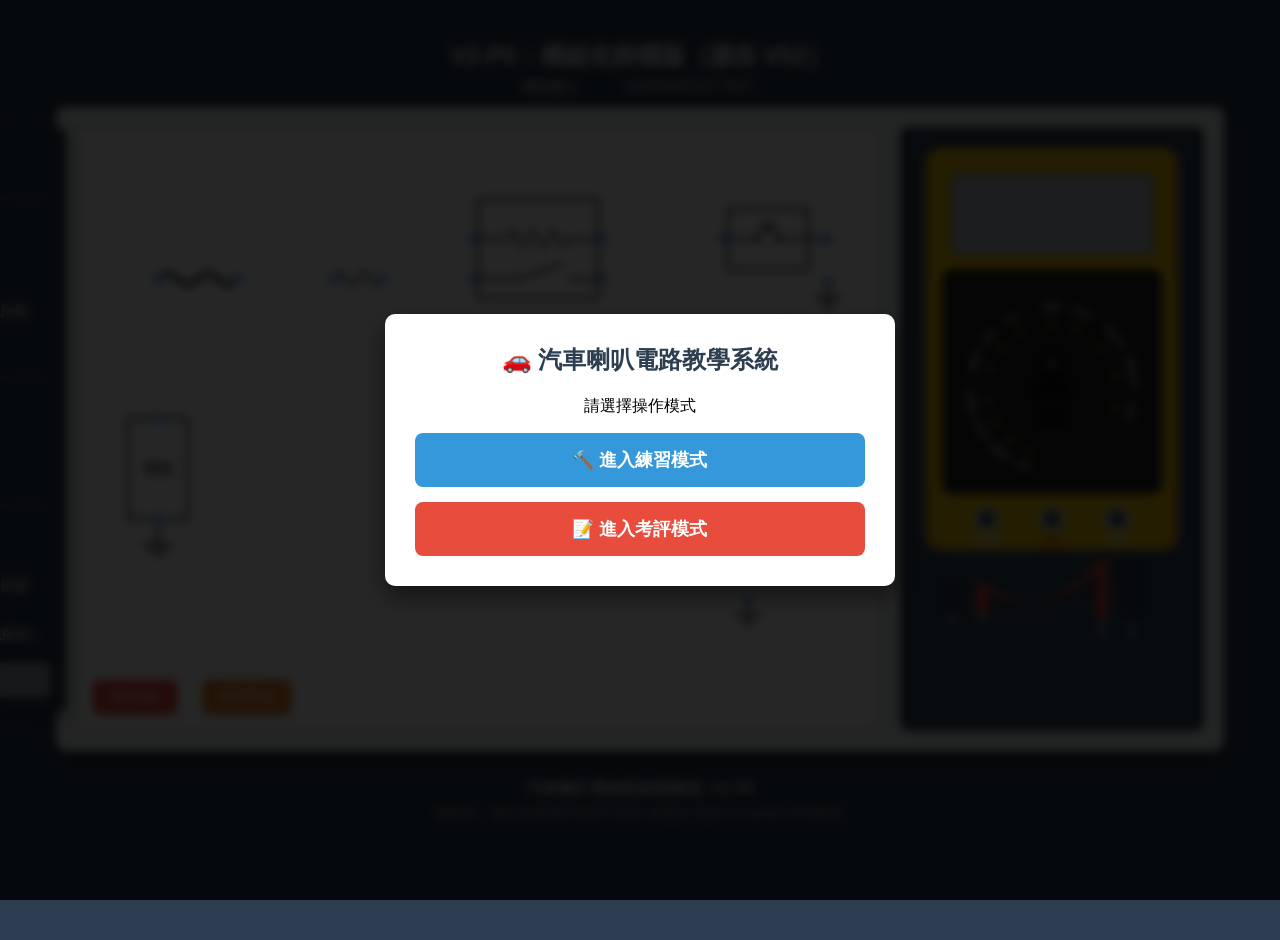
==== index.html @ 4df11cfc "V2.1 喇叭單元：模組化拆檔＋17題題庫＋配線斷線＋搭鐵自配＋單線刪除" ====
<!DOCTYPE html>
<html lang="zh-TW">
<head>
    <meta charset="UTF-8">
    <meta name="viewport" content="width=device-width, initial-scale=1">
    <title>汽車喇叭電路配線模擬器_V1版</title>
    <link rel="stylesheet" href="css/style.css">
</head>
<body>

    <div id="loginModal" class="modal-overlay">
        <div class="modal-box">
            <h2>🚗 汽車喇叭電路教學系統</h2>
            <div id="stepSelectMode">
                <p>請選擇操作模式</p>
                <div class="mode-selection-btns">
                    <button class="btn-mode btn-practice" onclick="choosePracticeMode()">🔨 進入練習模式</button>
                    <button class="btn-mode btn-exam" onclick="chooseExamMode()">📝 進入考評模式</button>
                </div>
            </div>
            <div id="stepLogin" class="hidden">
                <p>請輸入考生資料</p>
                <form id="loginForm">
                    <div class="form-group"><label>班級</label><input type="text" id="inputClass" required></div>
                    <div class="form-group"><label>姓名</label><input type="text" id="inputName" required></div>
                    <div class="form-group"><label>座號</label><input type="number" id="inputSeat" required></div>
                    <div class="form-group">
                        <label>試卷別</label>
                        <select id="inputPaper">
                            <option value="A">A 卷</option>
                            <option value="B">B 卷</option>
                            <option value="C">C 卷</option>
                            <option value="D">D 卷</option>
                            <option value="E">E 卷</option>
                        </select>
                    </div>
                    <button type="submit" class="btn-primary">開始考評</button>
                    <button type="button" class="btn-back" onclick="backToModeSelect()">返回上一頁</button>
                </form>
            </div>
        </div>
    </div>

    <div id="quizModal" class="modal-overlay hidden">
        <div class="modal-box">
            <h2>📝 提交診斷報告</h2>
            <p>請根據檢測結果，選擇電路的故障原因：</p>
            <div class="radio-group">
                <div class="radio-item"><label><input type="radio" name="diagnosis" value="normal"> 電路功能正常</label></div>
                <div class="radio-item"><label><input type="radio" name="diagnosis" value="fuse_link_open"> 易熔絲斷路</label></div>
                <div class="radio-item"><label><input type="radio" name="diagnosis" value="fuse_open"> 保險絲斷路</label></div>
                <div class="radio-item"><label><input type="radio" name="diagnosis" value="relay_coil_open"> 繼電器線圈斷路 (85-86)</label></div>
                <div class="radio-item"><label><input type="radio" name="diagnosis" value="relay_switch_fail"> 繼電器開關接點故障 (30-87)</label></div>
                <div class="radio-item"><label><input type="radio" name="diagnosis" value="btn_open"> 按鈕開關內部斷路</label></div>
                <div class="radio-item"><label><input type="radio" name="diagnosis" value="horn1_open"> 上喇叭內部線圈斷路</label></div>
                <div class="radio-item"><label><input type="radio" name="diagnosis" value="horn2_open"> 下喇叭內部線圈斷路</label></div>
            </div>
            <button id="confirmSubmitBtn" class="btn-primary">確認送出</button>
            <button id="cancelSubmitBtn" style="margin-top:10px; background:#95a5a6; border:none; padding:8px; width:100%; border-radius:5px; cursor:pointer; color:white;">取消</button>
        </div>
    </div>

    <div id="resultModal" class="modal-overlay hidden">
        <div class="modal-box">
            <h2 id="resultTitle">診斷結果</h2>
            <p id="resultText"></p>
            <div id="resultDetails" style="text-align:left; background:#ecf0f1; padding:10px; border-radius:5px; margin-bottom:20px;"></div>
            <div class="result-actions">
                <button onclick="uploadToGoogle()" class="btn-upload">☁️ 上傳成績</button>
                <button onclick="downloadCSV()" class="btn-download">💾 下載 CSV</button>
                <button onclick="location.reload()" class="btn-restart">🔄 重新開始</button>
            </div>
        </div>
    </div>

    <h2>V2-P0：模組化拆檔版（源自 V52）</h2>
    <div class="status-bar">
        <span id="modeDisplay" class="mode-indicator">等待登入</span>
        <span id="studentDisplay"></span>
        <span id="statusMsg">請連接線路進行測試。</span>
    </div>

    <div class="main-layout">
        <div class="circuit-area">
            <svg id="circuitSvg" width="800" height="500" viewBox="0 0 800 500">
                <g id="wire-layer"></g>
                <defs>
                    <g id="std-ground"><line x1="0" y1="0" x2="0" y2="20" stroke="black" stroke-width="2"/><line x1="-15" y1="20" x2="15" y2="20" style="stroke:#000;stroke-width:2;stroke-linecap:round;"/><line x1="-10" y1="25" x2="10" y2="25" style="stroke:#000;stroke-width:2;stroke-linecap:round;"/><line x1="-5" y1="30" x2="5" y2="30" style="stroke:#000;stroke-width:2;stroke-linecap:round;"/></g>
                    <g id="wifi-icon-template"><path class="wifi-arc arc1" d="M 0 -12 Q 16 0 0 12" stroke-width="4"/><path class="wifi-arc arc2" d="M 10 -24 Q 36 0 10 24" stroke-width="4"/><path class="wifi-arc arc3" d="M 20 -36 Q 56 0 20 36" stroke-width="4"/></g>
                </defs>
                <g id="battery" transform="translate(50, 290)"><rect width="60" height="100" class="component-body"/><text x="30" y="50" class="text-label" dominant-baseline="middle" text-anchor="middle" dy="1">電瓶</text><circle cx="30" cy="0" r="4" class="conn-point" data-id="bat_pos"/><circle cx="30" cy="100" r="4" class="conn-point" data-id="bat_neg"/><use href="#std-ground" x="30" y="105"/></g>
                
                <g id="fusible_link" transform="translate(80, 140)"><path id="path_fusible_link" d="M0,10 Q10,0 20,10 T40,10 T60,10 T80,10" class="fusible-link-wire"/><circle cx="0" cy="10" r="4" class="conn-point" data-id="fuse_link_in"/><circle cx="80" cy="10" r="4" class="conn-point" data-id="fuse_link_out"/></g>
                <g id="fuse" transform="translate(255, 140)"><path id="path_fuse" d="M0,10 Q6.25,0 12.5,10 T25,10 T37.5,10 T50,10" class="component-internal"/><circle cx="0" cy="10" r="4" class="conn-point" data-id="fuse_in"/><circle cx="50" cy="10" r="4" class="conn-point" data-id="fuse_out"/></g>
                
                <g id="relay" transform="translate(400, 70)">
                    <rect width="120" height="100" class="component-body"/>
                    <line id="path_relay_coil_1" x1="-5" y1="40" x2="30" y2="40" class="relay-coil-path"/><path id="path_relay_coil_2" d="M30,40 Q35,25 40,40 Q45,55 50,40 Q55,25 60,40 Q65,55 70,40 Q75,25 80,40 Q85,55 90,40" class="relay-coil-path" fill="none"/><line id="path_relay_coil_3" x1="90" y1="40" x2="125" y2="40" class="relay-coil-path"/>
                    <line id="path_relay_sw_1" x1="-5" y1="80" x2="40" y2="80" class="relay-switch-path"/><line id="path_relay_sw_2" x1="90" y1="80" x2="125" y2="80" class="relay-switch-path"/><line x1="40" y1="80" x2="85" y2="65" class="relay-switch-blade"/><circle cx="40" cy="80" r="2" fill="black"/>
                    <circle cx="-5" cy="40" r="4" class="conn-point" data-id="relay_86"/><circle cx="125" cy="40" r="4" class="conn-point" data-id="relay_85"/><circle cx="-5" cy="80" r="4" class="conn-point" data-id="relay_30"/><circle cx="125" cy="80" r="4" class="conn-point" data-id="relay_87"/>
                </g>
                <g id="button" transform="translate(650, 80)">
                    <rect width="80" height="60" class="component-body" pointer-events="none"/><line x1="-5" y1="30" x2="30" y2="30" class="component-internal" pointer-events="none"/><line x1="50" y1="30" x2="85" y2="30" class="component-internal" pointer-events="none"/><g class="btn-plunger"><line x1="30" y1="20" x2="50" y2="20" stroke="black" stroke-width="3" pointer-events="none"/><line x1="40" y1="20" x2="40" y2="10" stroke="black" stroke-width="2" pointer-events="none"/></g>
                    <circle cx="30" cy="30" r="3" fill="black" pointer-events="none"/><circle cx="50" cy="30" r="3" fill="black" pointer-events="none"/><circle cx="-5" cy="30" r="4" class="conn-point" data-id="btn_in"/><circle cx="100" cy="30" r="4" class="conn-point" data-id="btn_out"/>
                    <line x1="85" y1="30" x2="100" y2="30" stroke="black" stroke-width="2" pointer-events="none"/><circle cx="100" cy="74" r="4" class="conn-point" data-id="btn_chassis"/><line x1="100" y1="78" x2="100" y2="88" stroke="black" stroke-width="2" pointer-events="none"/><line x1="88" y1="88" x2="112" y2="88" stroke="black" stroke-width="2" stroke-linecap="round" pointer-events="none"/><line x1="93" y1="93" x2="107" y2="93" stroke="black" stroke-width="2" stroke-linecap="round" pointer-events="none"/><line x1="97" y1="98" x2="103" y2="98" stroke="black" stroke-width="2" stroke-linecap="round" pointer-events="none"/><rect id="btn-hitbox" x="20" y="10" width="40" height="40" fill="transparent" />
                </g>
                <g id="horn1" transform="translate(650, 190)">
                    <path d="M20,20 L60,0 L60,80 L20,60 L0,60 L0,20 Z" class="component-body"/><path d="M60,20 Q80,40 60,60" fill="none" stroke="black" stroke-width="2"/><circle cx="0" cy="40" r="4" class="conn-point" data-id="horn1_in"/>
                    <line x1="20" y1="60" x2="20" y2="86" stroke="black" stroke-width="2" /><circle cx="20" cy="90" r="4" class="conn-point" data-id="horn1_gnd"/><circle cx="20" cy="112" r="4" class="conn-point" data-id="horn1_chassis"/><line x1="20" y1="116" x2="20" y2="126" stroke="black" stroke-width="2"/><line x1="8" y1="126" x2="32" y2="126" stroke="black" stroke-width="2" stroke-linecap="round"/><line x1="13" y1="131" x2="27" y2="131" stroke="black" stroke-width="2" stroke-linecap="round"/><line x1="17" y1="136" x2="23" y2="136" stroke="black" stroke-width="2" stroke-linecap="round"/><g class="wifi-signal" transform="translate(70, 40)"><use href="#wifi-icon-template"/></g>
                </g>
                <g id="horn2" transform="translate(650, 360)">
                    <path d="M20,20 L60,0 L60,80 L20,60 L0,60 L0,20 Z" class="component-body"/><path d="M60,20 Q80,40 60,60" fill="none" stroke="black" stroke-width="2"/><circle cx="0" cy="40" r="4" class="conn-point" data-id="horn2_in"/>
                    <line x1="20" y1="60" x2="20" y2="86" stroke="black" stroke-width="2" /><circle cx="20" cy="90" r="4" class="conn-point" data-id="horn2_gnd"/><circle cx="20" cy="112" r="4" class="conn-point" data-id="horn2_chassis"/><line x1="20" y1="116" x2="20" y2="126" stroke="black" stroke-width="2"/><line x1="8" y1="126" x2="32" y2="126" stroke="black" stroke-width="2" stroke-linecap="round"/><line x1="13" y1="131" x2="27" y2="131" stroke="black" stroke-width="2" stroke-linecap="round"/><line x1="17" y1="136" x2="23" y2="136" stroke="black" stroke-width="2" stroke-linecap="round"/><g class="wifi-signal" transform="translate(70, 40)"><use href="#wifi-icon-template"/></g>
                </g>
            </svg>
            <button id="clearBtn" class="clear-btn">清除連線</button>
            <button id="deleteWireBtn" class="del-btn" onclick="toggleDeleteMode()">刪除單線</button>
            <div class="controls-container">
                <button id="faultBtn" class="action-btn btn-fault hidden">故障設定</button>
                <button id="toExamBtn" class="action-btn btn-switch hidden" onclick="switchModeToExam()">切換至考評模式</button>
                <button id="submitAnswerBtn" class="action-btn btn-submit hidden">繳交診斷報告</button>
                <button id="toPracticeBtn" class="action-btn btn-switch hidden" onclick="switchModeToPractice()">切換至練習模式</button>
                <button id="setupGuideBtn" class="action-btn btn-guide hidden" onclick="openSetupGuide()">☁️ 雲端設定教學</button>
            </div>
        </div>

        <div class="meter-area">
            <svg id="meterSvg" width="300" height="600" viewBox="0 0 300 600">
                <defs>
                    <g id="plug-red"><rect x="-6" y="-15" width="12" height="30" rx="3" fill="#e74c3c" stroke="#c0392b" stroke-width="1"/><circle cx="0" cy="18" r="3" fill="#bdc3c7"/></g>
                    <g id="plug-black"><rect x="-6" y="-15" width="12" height="30" rx="3" fill="#2c3e50" stroke="#000" stroke-width="1"/><circle cx="0" cy="18" r="3" fill="#bdc3c7"/></g>
                    <g id="probe-handle-red"><rect x="-5" y="-40" width="10" height="60" rx="2" fill="#e74c3c" stroke="#c0392b"/><rect x="-2" y="20" width="4" height="20" fill="#95a5a6"/></g>
                    <g id="probe-handle-black"><rect x="-5" y="-40" width="10" height="60" rx="2" fill="#2c3e50" stroke="#000"/><rect x="-2" y="20" width="4" height="20" fill="#95a5a6"/></g>
                </defs>
                <g id="multimeter" transform="translate(25, 20)">
                    <rect x="0" y="0" width="250" height="400" class="meter-body"/>
                    <rect x="15" y="120" width="220" height="225" rx="10" class="meter-face-plate"/>
                    <rect x="25" y="25" width="200" height="80" rx="5" class="meter-screen"/>
                    <text id="meter-display" x="210" y="85" text-anchor="end" font-size="40" class="meter-text" fill="#2c3e50"></text>
                    <g id="meter-scales" transform="translate(125, 240)"></g>
                    <g id="meter-knob" transform="translate(125, 240)">
                        <path d="M -12 -35 L 12 -35 L 15 35 L -15 35 Z" rx="10" class="meter-knob-body" /><circle cx="0" cy="0" r="18" class="meter-knob-body"/><circle cx="0" cy="-25" r="3" class="meter-knob-indicator"/><line x1="-5" y1="10" x2="5" y2="10" class="meter-knob-grip"/><line x1="-8" y1="15" x2="8" y2="15" class="meter-knob-grip"/><line x1="-10" y1="20" x2="10" y2="20" class="meter-knob-grip"/>
                    </g>
                    <g id="jack-com" transform="translate(60, 370)"><circle cx="0" cy="0" r="12" class="meter-jack"/><circle cx="0" cy="0" r="8" class="meter-jack-inner"/><text x="0" y="25" text-anchor="middle" font-size="12" font-weight="bold" fill="#ecf0f1">COM</text></g>
                    <g id="jack-volts" transform="translate(125, 370)"><circle cx="0" cy="0" r="12" class="meter-jack"/><circle cx="0" cy="0" r="8" class="meter-jack-inner"/><text x="0" y="25" text-anchor="middle" font-size="12" font-weight="bold" fill="#d35400">V/Ω</text></g>
                    <g id="jack-amps" transform="translate(190, 370)"><circle cx="0" cy="0" r="12" class="meter-jack"/><circle cx="0" cy="0" r="8" class="meter-jack-inner"/><text x="0" y="25" text-anchor="middle" font-size="12" font-weight="bold" fill="#ecf0f1">20A</text></g>
                </g>
                <path id="wire-red" d="M 0 0" stroke="#e74c3c" stroke-width="4" fill="none" />
                <path id="wire-black" d="M 0 0" stroke="#2c3e50" stroke-width="4" fill="none" />
                <g id="plug-red-obj" transform="translate(80, 470)" class="probe-plug"><use href="#plug-red"/></g>
                <g id="plug-black-obj" transform="translate(50, 470)" class="probe-plug"><use href="#plug-black"/></g>
                <g id="tip-red-obj" transform="translate(200, 470)" class="probe-tip"><use href="#probe-handle-red"/></g>
                <g id="tip-black-obj" transform="translate(230, 470)" class="probe-tip"><use href="#probe-handle-black"/></g>
            </svg>
        </div>
        
        <div id="faultPanel">
            <h3>🔩 故障設定 (練習模式)</h3>
            <div class="fgroup"><h4>電源段</h4>
            <label class="fpick"><input type="radio" name="faultpick" value="normal" checked onchange="setFault()">電路正常</label>
            <label class="fpick"><input type="radio" name="faultpick" value="fuse_link_open" onchange="setFault()">易熔絲斷路</label>
            <label class="fpick"><input type="radio" name="faultpick" value="fuse_open" onchange="setFault()">保險絲斷路</label>
            <label class="fpick"><input type="radio" name="faultpick" value="wireA_open" onchange="setFault()">線束A斷（電瓶→保險絲段配線）</label>
            </div>
            <div class="fgroup"><h4>控制段</h4>
            <label class="fpick"><input type="radio" name="faultpick" value="relay_coil_open" onchange="setFault()">繼電器線圈斷路</label>
            <label class="fpick"><input type="radio" name="faultpick" value="relay_switch_fail" onchange="setFault()">繼電器接點故障</label>
            <label class="fpick"><input type="radio" name="faultpick" value="btn_open" onchange="setFault()">按鈕開關斷路</label>
            </div>
            <div class="fgroup"><h4>負載段</h4>
            <label class="fpick"><input type="radio" name="faultpick" value="horn1_open" onchange="setFault()">上喇叭斷路</label>
            <label class="fpick"><input type="radio" name="faultpick" value="horn2_open" onchange="setFault()">下喇叭斷路</label>
            <label class="fpick"><input type="radio" name="faultpick" value="wireB_open" onchange="setFault()">線束B斷（繼電器→按鈕段配線）</label>
            <label class="fpick"><input type="radio" name="faultpick" value="wireC_open" onchange="setFault()">線束C斷（下喇叭→搭鐵配線）</label>
            </div>
            <button id="faultClearBtn" onclick="clearFault()">清除故障</button>
        </div>
    </div>

    <div class="footer">
        <div class="version">汽車喇叭電路配線模擬器_V2 P0</div>
        <div>開發者：國立臺東專科學校汽車科 林慶泓 老師 & Gemini 共同創作</div>
    </div>

    <script src="shared/js/config.js"></script>
    <script src="units/horn/exam_bank.js"></script>
    <script src="shared/js/app.js"></script>
</body>
</html>
---- css/style.css ----
/* V2-P0: extracted from V52 single-file, no visual changes */

/* V2.1 線束斷點視覺＋分組 radio 故障面板 */
.break-gap { fill: #ffffff; stroke: #c0392b; stroke-width: 1; stroke-dasharray: 2,2; }
.break-stub { stroke: #b87333; stroke-width: 3; stroke-linecap: round; }
.break-x { font-size: 12px; fill: #c0392b; font-weight: bold; }
.break-x-sm { font-size: 10px; }
.break-x-badge { font-size: 11px; }
#faultPanel .fgroup { margin-top: 10px; }
#faultPanel .fgroup h4 { margin: 8px 0 4px; font-size: 14px; color: #f1c40f; border-bottom: 1px solid #566573; padding-bottom: 2px; }
#faultPanel .fpick { display: block; font-size: 14px; padding: 6px 4px; margin: 0; cursor: pointer; border-radius: 4px; }
#faultPanel .fpick:hover { background: #34495e; }
#faultPanel .fpick input { margin-right: 6px; width: 16px; height: 16px; vertical-align: middle; }
#faultClearBtn { width: 100%; margin-top: 12px; padding: 8px; border: none; border-radius: 5px; background: #95a5a6; color: #fff; font-family: "Microsoft JhengHei"; font-size: 14px; cursor: pointer; }
#faultClearBtn:hover { background: #7f8c8d; }

        body { 
            font-family: "Microsoft JhengHei", sans-serif; 
            background-color: #2c3e50; 
            margin: 0; padding: 20px; 
            display: flex; flex-direction: column; align-items: center; 
            min-height: 100vh; /* 改為 min-height 確保內容多時能延伸 */
            user-select: none;
        }
        h2 { color: #ecf0f1; margin-bottom: 5px; }
        .status-bar { color: #bdc3c7; font-size: 14px; margin-bottom: 10px; height: 20px; display: flex; gap: 20px;}
        .student-info { color: #f1c40f; font-weight: bold; }
        .mode-indicator { font-weight: bold; padding: 2px 8px; border-radius: 4px; }
        .mode-practice { background: #3498db; color: white; }
        .mode-exam { background: #e74c3c; color: white; }
        
        .main-layout { display: flex; gap: 20px; background-color: #ecf0f1; padding: 20px; border-radius: 10px; box-shadow: 0 10px 20px rgba(0,0,0,0.3); position: relative; }
        .circuit-area { position: relative; background-color: white; border: 2px solid #bdc3c7; border-radius: 8px; }
        .meter-area { position: relative; width: 300px; height: 600px; background-color: #34495e; border-radius: 8px; border: 2px solid #2c3e50; }
        svg { overflow: visible; }
        
        /* Footer V52 新增樣式 */
        .footer {
            margin-top: 25px;
            text-align: center;
            color: #95a5a6;
            font-size: 14px;
            line-height: 1.6;
            width: 100%;
            padding-bottom: 20px;
        }
        .footer .version {
            font-weight: bold;
            color: #bdc3c7;
            font-size: 16px;
        }

        /* Modal Styles */
        .modal-overlay { position: fixed; top: 0; left: 0; width: 100%; height: 100%; background: rgba(0, 0, 0, 0.85); display: flex; justify-content: center; align-items: center; z-index: 1000; backdrop-filter: blur(5px); }
        .modal-box { background: white; padding: 30px; border-radius: 10px; width: 450px; text-align: center; box-shadow: 0 10px 25px rgba(0,0,0,0.5); }
        .modal-box h2 { color: #2c3e50; margin-top: 0; margin-bottom: 20px; }
        
        .mode-selection-btns { display: flex; flex-direction: column; gap: 15px; }
        .btn-mode { padding: 15px; font-size: 18px; border-radius: 8px; border: none; cursor: pointer; font-weight: bold; color: white; transition: transform 0.1s; }
        .btn-mode:active { transform: scale(0.98); }
        .btn-practice { background-color: #3498db; }
        .btn-practice:hover { background-color: #2980b9; }
        .btn-exam { background-color: #e74c3c; }
        .btn-exam:hover { background-color: #c0392b; }

        .form-group { margin-bottom: 15px; text-align: left; }
        .form-group label { display: block; margin-bottom: 5px; font-weight: bold; color: #34495e; }
        .form-group input, .form-group select { width: 100%; padding: 10px; border: 1px solid #bdc3c7; border-radius: 5px; font-size: 16px; box-sizing: border-box; }
        .btn-primary { background-color: #27ae60; color: white; border: none; padding: 12px 24px; font-size: 16px; border-radius: 5px; cursor: pointer; width: 100%; transition: background 0.2s; }
        .btn-primary:hover { background-color: #219150; }
        .btn-back { background: transparent; border: none; color: #7f8c8d; cursor: pointer; margin-top: 10px; text-decoration: underline; }

        .radio-group { text-align: left; margin: 20px 0; max-height: 300px; overflow-y: auto; }
        .radio-item { margin-bottom: 10px; padding: 10px; border: 1px solid #ecf0f1; border-radius: 5px; cursor: pointer; transition: background 0.2s; }
        .radio-item:hover { background-color: #f7f9f9; }
        .radio-item label { cursor: pointer; width: 100%; display: block; }
        .result-success { color: #27ae60; font-size: 24px; font-weight: bold; }
        .result-fail { color: #c0392b; font-size: 24px; font-weight: bold; }
        
        .controls-container { position: absolute; bottom: 15px; right: 15px; display: flex; gap: 10px; z-index: 100; }
        .action-btn { padding: 10px 16px; color: white; border: none; border-radius: 5px; font-family: "Microsoft JhengHei"; font-size: 14px; cursor: pointer; box-shadow: 0 2px 5px rgba(0,0,0,0.2); transition: background-color 0.2s; }
        .btn-fault { background-color: #3498db; } .btn-fault:hover { background-color: #2980b9; }
        .btn-submit { background-color: #27ae60; } .btn-submit:hover { background-color: #219150; }
        .btn-switch { background-color: #8e44ad; } .btn-switch:hover { background-color: #732d91; }
        .btn-guide { background-color: #e67e22; } .btn-guide:hover { background-color: #d35400; }
        
        .clear-btn { position: absolute; bottom: 15px; left: 15px; padding: 8px 16px; background-color: #e74c3c; color: white; border: none; border-radius: 5px; cursor: pointer; box-shadow: 0 2px 5px rgba(0,0,0,0.2); z-index: 100; }
        .del-btn { position: absolute; bottom: 15px; left: 125px; padding: 8px 16px; background-color: #e67e22; color: white; border: none; border-radius: 5px; cursor: pointer; box-shadow: 0 2px 5px rgba(0,0,0,0.2); z-index: 100; font-family: "Microsoft JhengHei"; font-size: 14px; }
        .del-btn:hover { background-color: #d35400; }
        .del-btn.active-del { background-color: #c0392b; }
        #circuitSvg.delete-mode .wire { cursor: pointer; }
        #circuitSvg.delete-mode .wire:hover { stroke: #e74c3c; stroke-width: 5; }
        #circuitSvg.delete-mode .conn-point { cursor: not-allowed; }
        
        /* 故障面板 (左側) */
        #faultPanel { position: absolute; top: 20px; left: -250px; width: 230px; background: #2c3e50; color: white; padding: 15px; border-radius: 8px; box-shadow: 0 5px 15px rgba(0, 0, 0, 0.4); transition: left 0.3s; z-index: 200; max-height: 80vh; overflow-y: auto; }
        #faultPanel.visible { left: 20px; }
        #faultPanel h3 { margin-top: 0; font-size: 16px; color: #f1c40f; }
        #faultPanel label { display: block; margin-top: 10px; font-size: 14px; }
        #faultPanel select { width: 100%; padding: 5px; margin-top: 3px; border-radius: 4px; }
        
        .result-actions { display: flex; gap: 10px; margin-top: 20px; }
        .btn-upload { background-color: #8e44ad; color: white; flex: 1; border: none; padding: 10px; border-radius: 5px; cursor: pointer; }
        .btn-download { background-color: #2c3e50; color: white; flex: 1; border: none; padding: 10px; border-radius: 5px; cursor: pointer; }
        .btn-restart { background-color: #95a5a6; color: white; flex: 1; border: none; padding: 10px; border-radius: 5px; cursor: pointer; }

        .hidden { display: none !important; }

        /* SVG & Meter Styles */
        .component-body { fill: #fff; stroke: #000; stroke-width: 2; }
        .component-internal { fill: none; stroke: #000; stroke-width: 2; pointer-events: none; transition: stroke 0.3s; }
        .fusible-link-wire { fill: none; stroke: #000; stroke-width: 4; pointer-events: none; transition: stroke 0.3s; }
        .relay-coil-path { fill: none; stroke: #000; stroke-width: 2; transition: stroke 0.2s; }
        .relay-switch-path { fill: none; stroke: #000; stroke-width: 2; transition: stroke 0.2s; }
        .relay-switch-blade { stroke: #000; stroke-width: 2; transition: all 0.1s; transform-origin: 40px 80px; }
        .relay-active .relay-coil-path { stroke: #007bff; stroke-width: 3; }
        .relay-active .relay-switch-blade { transform: rotate(15deg); stroke: #28a745; }
        @keyframes flow { to { stroke-dashoffset: -20; } }
        .wire { fill: none; stroke: #d32f2f; stroke-width: 3; stroke-linecap: round; stroke-linejoin: round; pointer-events: stroke; transition: stroke 0.3s; }
        .wire.flowing { stroke: #ff5722; stroke-dasharray: 10, 5; animation: flow 0.5s linear infinite; stroke-width: 4; }
        .component-internal.flowing, .fusible-link-wire.flowing, .relay-switch-path.flowing, .relay-coil-path.flowing { stroke: #ff5722; stroke-width: 3; stroke-dasharray: 8, 4; animation: flow 0.5s linear infinite; }
        .relay-coil-path.flowing { stroke: #ff5722; stroke-dasharray: none; animation: none; }
        .wire-preview { fill: none; stroke: #ff9800; stroke-width: 2; stroke-dasharray: 5,5; pointer-events: none; }
        .wifi-signal { display: none; } .honking .wifi-signal { display: block; }
        .wifi-arc { fill: none; stroke: #ff9800; stroke-width: 3; stroke-linecap: round; opacity: 0.2; }
        .honking .wifi-arc { animation: wifi-blink 0.6s infinite ease-in-out; }
        .honking .arc1 { animation-delay: 0s; } .honking .arc2 { animation-delay: 0.15s; } .honking .arc3 { animation-delay: 0.3s; }
        @keyframes wifi-blink { 0% {opacity:0.2; stroke-width:3;} 50% {opacity:1; stroke-width:4; stroke:#ff5722;} 100% {opacity:0.2; stroke-width:3;} }
        .conn-point { fill: #fff; stroke: #007bff; stroke-width: 2; cursor: pointer; transition: all 0.1s; }
        .conn-point:hover { fill: #007bff; r: 7; }
        .conn-point.active { fill: #28a745; stroke: #28a745; r: 7; }
        .conn-point.probing { fill: #e74c3c !important; stroke: #c0392b !important; r: 8; }
        .btn-pressed .btn-plunger { transform: translateY(5px); transition: transform 0.1s; }
        #btn-hitbox { cursor: pointer; }
        .meter-body { fill: #f1c40f; stroke: #f39c12; stroke-width: 3; rx: 15; } .meter-face-plate { fill: #222; } .meter-screen { fill: #bdc3c7; stroke: #7f8c8d; stroke-width: 2; } .meter-text { font-family: 'Courier New', monospace; font-weight: bold; fill: #2c3e50; } .scale-tick { fill: #f1c40f; } .scale-label { font-size: 10px; fill: #ecf0f1; text-anchor: middle; font-weight: bold; cursor: pointer; transition: fill 0.2s; } .scale-label:hover { fill: #f39c12; } .scale-group { cursor: pointer; } .meter-knob-body { fill: #111; stroke: #333; stroke-width: 1; } .meter-knob-indicator { fill: #ecf0f1; } .meter-knob-grip { fill: none; stroke: #333; stroke-width: 2; } .meter-jack { fill: #ecf0f1; stroke: #95a5a6; stroke-width: 2; } .meter-jack-inner { fill: #34495e; } .probe-wire { fill: none; stroke-width: 4; stroke-linecap: round; pointer-events: none; } .probe-plug { cursor: grab; transition: transform 0.1s; } .probe-plug:active { cursor: grabbing; } .probe-tip { cursor: grab; transition: transform 0.1s linear; transform-origin: 0 0; } .probe-tip:active { cursor: grabbing; }
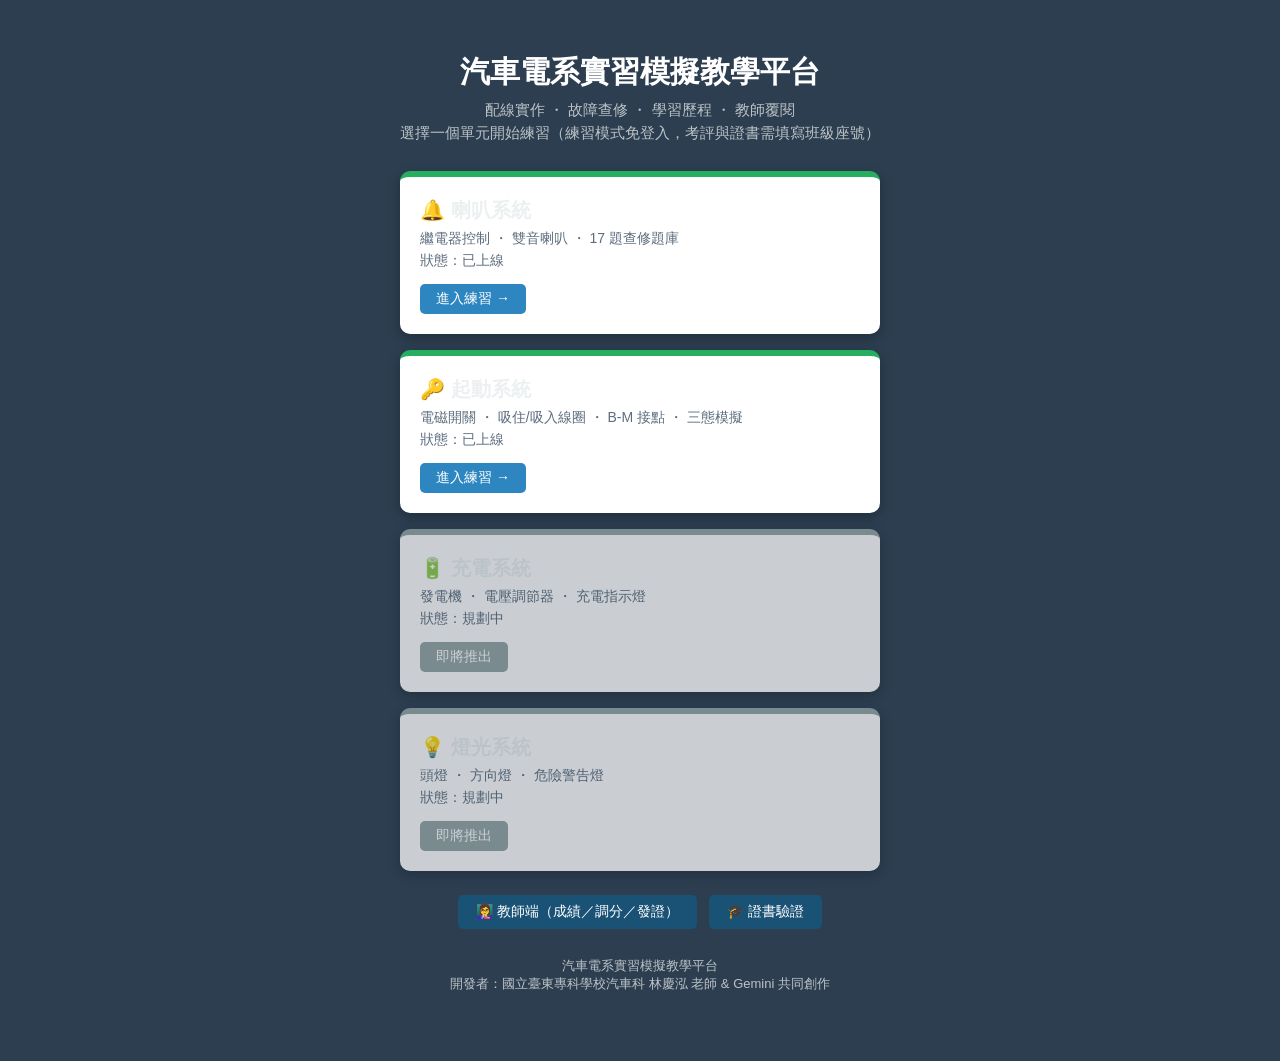
==== commit 27969356: "Portal首頁+喇叭單元搬遷+起動配線區重繪 - Root index.html 改為單元入口首頁（喇叭/起動/充電/燈光卡片+教師/驗證連結） - 喇叭學生端搬到 units/horn/（與 un" ====
--- a/index.html
+++ b/index.html
@@ -1,189 +1,72 @@
 <!DOCTYPE html>
 <html lang="zh-TW">
 <head>
-    <meta charset="UTF-8">
-    <meta name="viewport" content="width=device-width, initial-scale=1">
-    <title>汽車喇叭電路配線模擬器_V1版</title>
-    <link rel="stylesheet" href="css/style.css">
+<meta charset="UTF-8">
+<meta name="viewport" content="width=device-width, initial-scale=1.0">
+<title>汽車電系實習模擬教學平台</title>
+<link rel="stylesheet" href="css/style.css">
+<style>
+    .portal-wrap { max-width: 900px; margin: 0 auto; padding: 32px 16px 48px; }
+    .portal-hero { text-align: center; color: #fff; margin-bottom: 28px; }
+    .portal-hero h1 { font-size: 30px; margin: 0 0 8px; }
+    .portal-hero p { color: #bdc3c7; margin: 4px 0; font-size: 15px; }
+    .unit-grid { display: grid; grid-template-columns: repeat(auto-fit, minmax(240px, 1fr)); gap: 16px; margin-bottom: 24px; }
+    .unit-card { display: block; background: #fff; border-radius: 10px; padding: 20px; text-decoration: none; color: #2c3e50; box-shadow: 0 4px 12px rgba(0,0,0,0.25); border-top: 6px solid #2e86c1; transition: transform 0.15s; }
+    .unit-card:hover { transform: translateY(-3px); }
+    .unit-card h2 { margin: 0 0 6px; font-size: 20px; }
+    .unit-card p { margin: 4px 0; font-size: 14px; color: #5d6d7e; }
+    .unit-card .go { display: inline-block; margin-top: 10px; background: #2e86c1; color: #fff; font-size: 14px; padding: 6px 16px; border-radius: 5px; }
+    .unit-card.done { border-top-color: #27ae60; }
+    .unit-card.soon { border-top-color: #95a5a6; opacity: 0.75; cursor: default; }
+    .unit-card.soon:hover { transform: none; }
+    .unit-card.soon .go { background: #95a5a6; }
+    .portal-links { display: flex; gap: 12px; justify-content: center; flex-wrap: wrap; }
+    .portal-links a { color: #fff; background: #1a5276; text-decoration: none; font-size: 14px; padding: 8px 18px; border-radius: 5px; }
+    .portal-links a:hover { background: #2e86c1; }
+    .portal-foot { text-align: center; color: #bdc3c7; font-size: 13px; margin-top: 28px; }
+</style>
 </head>
 <body>
-
-    <div id="loginModal" class="modal-overlay">
-        <div class="modal-box">
-            <h2>🚗 汽車喇叭電路教學系統</h2>
-            <div id="stepSelectMode">
-                <p>請選擇操作模式</p>
-                <div class="mode-selection-btns">
-                    <button class="btn-mode btn-practice" onclick="choosePracticeMode()">🔨 進入練習模式</button>
-                    <button class="btn-mode btn-exam" onclick="chooseExamMode()">📝 進入考評模式</button>
-                </div>
-            </div>
-            <div id="stepLogin" class="hidden">
-                <p>請輸入考生資料</p>
-                <form id="loginForm">
-                    <div class="form-group"><label>班級</label><input type="text" id="inputClass" required></div>
-                    <div class="form-group"><label>姓名</label><input type="text" id="inputName" required></div>
-                    <div class="form-group"><label>座號</label><input type="number" id="inputSeat" required></div>
-                    <div class="form-group">
-                        <label>試卷別</label>
-                        <select id="inputPaper">
-                            <option value="A">A 卷</option>
-                            <option value="B">B 卷</option>
-                            <option value="C">C 卷</option>
-                            <option value="D">D 卷</option>
-                            <option value="E">E 卷</option>
-                        </select>
-                    </div>
-                    <button type="submit" class="btn-primary">開始考評</button>
-                    <button type="button" class="btn-back" onclick="backToModeSelect()">返回上一頁</button>
-                </form>
-            </div>
+<div class="portal-wrap">
+    <div class="portal-hero">
+        <h1>汽車電系實習模擬教學平台</h1>
+        <p>配線實作 ・ 故障查修 ・ 學習歷程 ・ 教師覆閱</p>
+        <p>選擇一個單元開始練習（練習模式免登入，考評與證書需填寫班級座號）</p>
+    </div>
+    <div class="unit-grid">
+        <a class="unit-card done" href="units/horn/">
+            <h2>🔔 喇叭系統</h2>
+            <p>繼電器控制 ・ 雙音喇叭 ・ 17 題查修題庫</p>
+            <p>狀態：已上線</p>
+            <span class="go">進入練習 →</span>
+        </a>
+        <a class="unit-card done" href="units/start/">
+            <h2>🔑 起動系統</h2>
+            <p>電磁開關 ・ 吸住/吸入線圈 ・ B-M 接點 ・ 三態模擬</p>
+            <p>狀態：已上線</p>
+            <span class="go">進入練習 →</span>
+        </a>
+        <div class="unit-card soon">
+            <h2>🔋 充電系統</h2>
+            <p>發電機 ・ 電壓調節器 ・ 充電指示燈</p>
+            <p>狀態：規劃中</p>
+            <span class="go">即將推出</span>
+        </div>
+        <div class="unit-card soon">
+            <h2>💡 燈光系統</h2>
+            <p>頭燈 ・ 方向燈 ・ 危險警告燈</p>
+            <p>狀態：規劃中</p>
+            <span class="go">即將推出</span>
         </div>
     </div>
-
-    <div id="quizModal" class="modal-overlay hidden">
-        <div class="modal-box">
-            <h2>📝 提交診斷報告</h2>
-            <p>請根據檢測結果，選擇電路的故障原因：</p>
-            <div class="radio-group">
-                <div class="radio-item"><label><input type="radio" name="diagnosis" value="normal"> 電路功能正常</label></div>
-                <div class="radio-item"><label><input type="radio" name="diagnosis" value="fuse_link_open"> 易熔絲斷路</label></div>
-                <div class="radio-item"><label><input type="radio" name="diagnosis" value="fuse_open"> 保險絲斷路</label></div>
-                <div class="radio-item"><label><input type="radio" name="diagnosis" value="relay_coil_open"> 繼電器線圈斷路 (85-86)</label></div>
-                <div class="radio-item"><label><input type="radio" name="diagnosis" value="relay_switch_fail"> 繼電器開關接點故障 (30-87)</label></div>
-                <div class="radio-item"><label><input type="radio" name="diagnosis" value="btn_open"> 按鈕開關內部斷路</label></div>
-                <div class="radio-item"><label><input type="radio" name="diagnosis" value="horn1_open"> 上喇叭內部線圈斷路</label></div>
-                <div class="radio-item"><label><input type="radio" name="diagnosis" value="horn2_open"> 下喇叭內部線圈斷路</label></div>
-            </div>
-            <button id="confirmSubmitBtn" class="btn-primary">確認送出</button>
-            <button id="cancelSubmitBtn" style="margin-top:10px; background:#95a5a6; border:none; padding:8px; width:100%; border-radius:5px; cursor:pointer; color:white;">取消</button>
-        </div>
+    <div class="portal-links">
+        <a href="teacher.html">👩‍🏫 教師端（成績／調分／發證）</a>
+        <a href="verify.html">🎓 證書驗證</a>
     </div>
-
-    <div id="resultModal" class="modal-overlay hidden">
-        <div class="modal-box">
-            <h2 id="resultTitle">診斷結果</h2>
-            <p id="resultText"></p>
-            <div id="resultDetails" style="text-align:left; background:#ecf0f1; padding:10px; border-radius:5px; margin-bottom:20px;"></div>
-            <div class="result-actions">
-                <button onclick="uploadToGoogle()" class="btn-upload">☁️ 上傳成績</button>
-                <button onclick="downloadCSV()" class="btn-download">💾 下載 CSV</button>
-                <button onclick="location.reload()" class="btn-restart">🔄 重新開始</button>
-            </div>
-        </div>
+    <div class="portal-foot">
+        <div>汽車電系實習模擬教學平台</div>
+        <div>開發者：國立臺東專科學校汽車科 林慶泓 老師 &amp; Gemini 共同創作</div>
     </div>
-
-    <h2>V2-P0：模組化拆檔版（源自 V52）</h2>
-    <div class="status-bar">
-        <span id="modeDisplay" class="mode-indicator">等待登入</span>
-        <span id="studentDisplay"></span>
-        <span id="statusMsg">請連接線路進行測試。</span>
-    </div>
-
-    <div class="main-layout">
-        <div class="circuit-area">
-            <svg id="circuitSvg" width="800" height="500" viewBox="0 0 800 500">
-                <g id="wire-layer"></g>
-                <defs>
-                    <g id="std-ground"><line x1="0" y1="0" x2="0" y2="20" stroke="black" stroke-width="2"/><line x1="-15" y1="20" x2="15" y2="20" style="stroke:#000;stroke-width:2;stroke-linecap:round;"/><line x1="-10" y1="25" x2="10" y2="25" style="stroke:#000;stroke-width:2;stroke-linecap:round;"/><line x1="-5" y1="30" x2="5" y2="30" style="stroke:#000;stroke-width:2;stroke-linecap:round;"/></g>
-                    <g id="wifi-icon-template"><path class="wifi-arc arc1" d="M 0 -12 Q 16 0 0 12" stroke-width="4"/><path class="wifi-arc arc2" d="M 10 -24 Q 36 0 10 24" stroke-width="4"/><path class="wifi-arc arc3" d="M 20 -36 Q 56 0 20 36" stroke-width="4"/></g>
-                </defs>
-                <g id="battery" transform="translate(50, 290)"><rect width="60" height="100" class="component-body"/><text x="30" y="50" class="text-label" dominant-baseline="middle" text-anchor="middle" dy="1">電瓶</text><circle cx="30" cy="0" r="4" class="conn-point" data-id="bat_pos"/><circle cx="30" cy="100" r="4" class="conn-point" data-id="bat_neg"/><use href="#std-ground" x="30" y="105"/></g>
-                
-                <g id="fusible_link" transform="translate(80, 140)"><path id="path_fusible_link" d="M0,10 Q10,0 20,10 T40,10 T60,10 T80,10" class="fusible-link-wire"/><circle cx="0" cy="10" r="4" class="conn-point" data-id="fuse_link_in"/><circle cx="80" cy="10" r="4" class="conn-point" data-id="fuse_link_out"/></g>
-                <g id="fuse" transform="translate(255, 140)"><path id="path_fuse" d="M0,10 Q6.25,0 12.5,10 T25,10 T37.5,10 T50,10" class="component-internal"/><circle cx="0" cy="10" r="4" class="conn-point" data-id="fuse_in"/><circle cx="50" cy="10" r="4" class="conn-point" data-id="fuse_out"/></g>
-                
-                <g id="relay" transform="translate(400, 70)">
-                    <rect width="120" height="100" class="component-body"/>
-                    <line id="path_relay_coil_1" x1="-5" y1="40" x2="30" y2="40" class="relay-coil-path"/><path id="path_relay_coil_2" d="M30,40 Q35,25 40,40 Q45,55 50,40 Q55,25 60,40 Q65,55 70,40 Q75,25 80,40 Q85,55 90,40" class="relay-coil-path" fill="none"/><line id="path_relay_coil_3" x1="90" y1="40" x2="125" y2="40" class="relay-coil-path"/>
-                    <line id="path_relay_sw_1" x1="-5" y1="80" x2="40" y2="80" class="relay-switch-path"/><line id="path_relay_sw_2" x1="90" y1="80" x2="125" y2="80" class="relay-switch-path"/><line x1="40" y1="80" x2="85" y2="65" class="relay-switch-blade"/><circle cx="40" cy="80" r="2" fill="black"/>
-                    <circle cx="-5" cy="40" r="4" class="conn-point" data-id="relay_86"/><circle cx="125" cy="40" r="4" class="conn-point" data-id="relay_85"/><circle cx="-5" cy="80" r="4" class="conn-point" data-id="relay_30"/><circle cx="125" cy="80" r="4" class="conn-point" data-id="relay_87"/>
-                </g>
-                <g id="button" transform="translate(650, 80)">
-                    <rect width="80" height="60" class="component-body" pointer-events="none"/><line x1="-5" y1="30" x2="30" y2="30" class="component-internal" pointer-events="none"/><line x1="50" y1="30" x2="85" y2="30" class="component-internal" pointer-events="none"/><g class="btn-plunger"><line x1="30" y1="20" x2="50" y2="20" stroke="black" stroke-width="3" pointer-events="none"/><line x1="40" y1="20" x2="40" y2="10" stroke="black" stroke-width="2" pointer-events="none"/></g>
-                    <circle cx="30" cy="30" r="3" fill="black" pointer-events="none"/><circle cx="50" cy="30" r="3" fill="black" pointer-events="none"/><circle cx="-5" cy="30" r="4" class="conn-point" data-id="btn_in"/><circle cx="100" cy="30" r="4" class="conn-point" data-id="btn_out"/>
-                    <line x1="85" y1="30" x2="100" y2="30" stroke="black" stroke-width="2" pointer-events="none"/><circle cx="100" cy="74" r="4" class="conn-point" data-id="btn_chassis"/><line x1="100" y1="78" x2="100" y2="88" stroke="black" stroke-width="2" pointer-events="none"/><line x1="88" y1="88" x2="112" y2="88" stroke="black" stroke-width="2" stroke-linecap="round" pointer-events="none"/><line x1="93" y1="93" x2="107" y2="93" stroke="black" stroke-width="2" stroke-linecap="round" pointer-events="none"/><line x1="97" y1="98" x2="103" y2="98" stroke="black" stroke-width="2" stroke-linecap="round" pointer-events="none"/><rect id="btn-hitbox" x="20" y="10" width="40" height="40" fill="transparent" />
-                </g>
-                <g id="horn1" transform="translate(650, 190)">
-                    <path d="M20,20 L60,0 L60,80 L20,60 L0,60 L0,20 Z" class="component-body"/><path d="M60,20 Q80,40 60,60" fill="none" stroke="black" stroke-width="2"/><circle cx="0" cy="40" r="4" class="conn-point" data-id="horn1_in"/>
-                    <line x1="20" y1="60" x2="20" y2="86" stroke="black" stroke-width="2" /><circle cx="20" cy="90" r="4" class="conn-point" data-id="horn1_gnd"/><circle cx="20" cy="112" r="4" class="conn-point" data-id="horn1_chassis"/><line x1="20" y1="116" x2="20" y2="126" stroke="black" stroke-width="2"/><line x1="8" y1="126" x2="32" y2="126" stroke="black" stroke-width="2" stroke-linecap="round"/><line x1="13" y1="131" x2="27" y2="131" stroke="black" stroke-width="2" stroke-linecap="round"/><line x1="17" y1="136" x2="23" y2="136" stroke="black" stroke-width="2" stroke-linecap="round"/><g class="wifi-signal" transform="translate(70, 40)"><use href="#wifi-icon-template"/></g>
-                </g>
-                <g id="horn2" transform="translate(650, 360)">
-                    <path d="M20,20 L60,0 L60,80 L20,60 L0,60 L0,20 Z" class="component-body"/><path d="M60,20 Q80,40 60,60" fill="none" stroke="black" stroke-width="2"/><circle cx="0" cy="40" r="4" class="conn-point" data-id="horn2_in"/>
-                    <line x1="20" y1="60" x2="20" y2="86" stroke="black" stroke-width="2" /><circle cx="20" cy="90" r="4" class="conn-point" data-id="horn2_gnd"/><circle cx="20" cy="112" r="4" class="conn-point" data-id="horn2_chassis"/><line x1="20" y1="116" x2="20" y2="126" stroke="black" stroke-width="2"/><line x1="8" y1="126" x2="32" y2="126" stroke="black" stroke-width="2" stroke-linecap="round"/><line x1="13" y1="131" x2="27" y2="131" stroke="black" stroke-width="2" stroke-linecap="round"/><line x1="17" y1="136" x2="23" y2="136" stroke="black" stroke-width="2" stroke-linecap="round"/><g class="wifi-signal" transform="translate(70, 40)"><use href="#wifi-icon-template"/></g>
-                </g>
-            </svg>
-            <button id="clearBtn" class="clear-btn">清除連線</button>
-            <button id="deleteWireBtn" class="del-btn" onclick="toggleDeleteMode()">刪除單線</button>
-            <div class="controls-container">
-                <button id="faultBtn" class="action-btn btn-fault hidden">故障設定</button>
-                <button id="toExamBtn" class="action-btn btn-switch hidden" onclick="switchModeToExam()">切換至考評模式</button>
-                <button id="submitAnswerBtn" class="action-btn btn-submit hidden">繳交診斷報告</button>
-                <button id="toPracticeBtn" class="action-btn btn-switch hidden" onclick="switchModeToPractice()">切換至練習模式</button>
-                <button id="setupGuideBtn" class="action-btn btn-guide hidden" onclick="openSetupGuide()">☁️ 雲端設定教學</button>
-            </div>
-        </div>
-
-        <div class="meter-area">
-            <svg id="meterSvg" width="300" height="600" viewBox="0 0 300 600">
-                <defs>
-                    <g id="plug-red"><rect x="-6" y="-15" width="12" height="30" rx="3" fill="#e74c3c" stroke="#c0392b" stroke-width="1"/><circle cx="0" cy="18" r="3" fill="#bdc3c7"/></g>
-                    <g id="plug-black"><rect x="-6" y="-15" width="12" height="30" rx="3" fill="#2c3e50" stroke="#000" stroke-width="1"/><circle cx="0" cy="18" r="3" fill="#bdc3c7"/></g>
-                    <g id="probe-handle-red"><rect x="-5" y="-40" width="10" height="60" rx="2" fill="#e74c3c" stroke="#c0392b"/><rect x="-2" y="20" width="4" height="20" fill="#95a5a6"/></g>
-                    <g id="probe-handle-black"><rect x="-5" y="-40" width="10" height="60" rx="2" fill="#2c3e50" stroke="#000"/><rect x="-2" y="20" width="4" height="20" fill="#95a5a6"/></g>
-                </defs>
-                <g id="multimeter" transform="translate(25, 20)">
-                    <rect x="0" y="0" width="250" height="400" class="meter-body"/>
-                    <rect x="15" y="120" width="220" height="225" rx="10" class="meter-face-plate"/>
-                    <rect x="25" y="25" width="200" height="80" rx="5" class="meter-screen"/>
-                    <text id="meter-display" x="210" y="85" text-anchor="end" font-size="40" class="meter-text" fill="#2c3e50"></text>
-                    <g id="meter-scales" transform="translate(125, 240)"></g>
-                    <g id="meter-knob" transform="translate(125, 240)">
-                        <path d="M -12 -35 L 12 -35 L 15 35 L -15 35 Z" rx="10" class="meter-knob-body" /><circle cx="0" cy="0" r="18" class="meter-knob-body"/><circle cx="0" cy="-25" r="3" class="meter-knob-indicator"/><line x1="-5" y1="10" x2="5" y2="10" class="meter-knob-grip"/><line x1="-8" y1="15" x2="8" y2="15" class="meter-knob-grip"/><line x1="-10" y1="20" x2="10" y2="20" class="meter-knob-grip"/>
-                    </g>
-                    <g id="jack-com" transform="translate(60, 370)"><circle cx="0" cy="0" r="12" class="meter-jack"/><circle cx="0" cy="0" r="8" class="meter-jack-inner"/><text x="0" y="25" text-anchor="middle" font-size="12" font-weight="bold" fill="#ecf0f1">COM</text></g>
-                    <g id="jack-volts" transform="translate(125, 370)"><circle cx="0" cy="0" r="12" class="meter-jack"/><circle cx="0" cy="0" r="8" class="meter-jack-inner"/><text x="0" y="25" text-anchor="middle" font-size="12" font-weight="bold" fill="#d35400">V/Ω</text></g>
-                    <g id="jack-amps" transform="translate(190, 370)"><circle cx="0" cy="0" r="12" class="meter-jack"/><circle cx="0" cy="0" r="8" class="meter-jack-inner"/><text x="0" y="25" text-anchor="middle" font-size="12" font-weight="bold" fill="#ecf0f1">20A</text></g>
-                </g>
-                <path id="wire-red" d="M 0 0" stroke="#e74c3c" stroke-width="4" fill="none" />
-                <path id="wire-black" d="M 0 0" stroke="#2c3e50" stroke-width="4" fill="none" />
-                <g id="plug-red-obj" transform="translate(80, 470)" class="probe-plug"><use href="#plug-red"/></g>
-                <g id="plug-black-obj" transform="translate(50, 470)" class="probe-plug"><use href="#plug-black"/></g>
-                <g id="tip-red-obj" transform="translate(200, 470)" class="probe-tip"><use href="#probe-handle-red"/></g>
-                <g id="tip-black-obj" transform="translate(230, 470)" class="probe-tip"><use href="#probe-handle-black"/></g>
-            </svg>
-        </div>
-        
-        <div id="faultPanel">
-            <h3>🔩 故障設定 (練習模式)</h3>
-            <div class="fgroup"><h4>電源段</h4>
-            <label class="fpick"><input type="radio" name="faultpick" value="normal" checked onchange="setFault()">電路正常</label>
-            <label class="fpick"><input type="radio" name="faultpick" value="fuse_link_open" onchange="setFault()">易熔絲斷路</label>
-            <label class="fpick"><input type="radio" name="faultpick" value="fuse_open" onchange="setFault()">保險絲斷路</label>
-            <label class="fpick"><input type="radio" name="faultpick" value="wireA_open" onchange="setFault()">線束A斷（電瓶→保險絲段配線）</label>
-            </div>
-            <div class="fgroup"><h4>控制段</h4>
-            <label class="fpick"><input type="radio" name="faultpick" value="relay_coil_open" onchange="setFault()">繼電器線圈斷路</label>
-            <label class="fpick"><input type="radio" name="faultpick" value="relay_switch_fail" onchange="setFault()">繼電器接點故障</label>
-            <label class="fpick"><input type="radio" name="faultpick" value="btn_open" onchange="setFault()">按鈕開關斷路</label>
-            </div>
-            <div class="fgroup"><h4>負載段</h4>
-            <label class="fpick"><input type="radio" name="faultpick" value="horn1_open" onchange="setFault()">上喇叭斷路</label>
-            <label class="fpick"><input type="radio" name="faultpick" value="horn2_open" onchange="setFault()">下喇叭斷路</label>
-            <label class="fpick"><input type="radio" name="faultpick" value="wireB_open" onchange="setFault()">線束B斷（繼電器→按鈕段配線）</label>
-            <label class="fpick"><input type="radio" name="faultpick" value="wireC_open" onchange="setFault()">線束C斷（下喇叭→搭鐵配線）</label>
-            </div>
-            <button id="faultClearBtn" onclick="clearFault()">清除故障</button>
-        </div>
-    </div>
-
-    <div class="footer">
-        <div class="version">汽車喇叭電路配線模擬器_V2 P0</div>
-        <div>開發者：國立臺東專科學校汽車科 林慶泓 老師 & Gemini 共同創作</div>
-    </div>
-
-    <script src="shared/js/config.js"></script>
-    <script src="units/horn/exam_bank.js"></script>
-    <script src="shared/js/app.js"></script>
+</div>
 </body>
-</html>+</html>
--- a/css/style.css
+++ b/css/style.css
@@ -91,10 +91,42 @@
         #circuitSvg.delete-mode .wire { cursor: pointer; }
         #circuitSvg.delete-mode .wire:hover { stroke: #e74c3c; stroke-width: 5; }
         #circuitSvg.delete-mode .conn-point { cursor: not-allowed; }
+        /* P1 觸控：SVG 內拖曳不觸發捲動/縮放手勢 */
+        #circuitSvg, #meterSvg { touch-action: none; }
+        /* 起動單元：控制列＋電磁開關刀片＋小齒輪 */
+        .control-bar { display: flex; align-items: center; justify-content: center; flex-wrap: wrap; gap: 6px; background: #ecf0f1; border-radius: 8px; padding: 8px 14px; margin-bottom: 10px; font-size: 14px; color: #2c3e50; }
+        .ctl-btn { padding: 6px 12px; border: 1px solid #7f8c8d; border-radius: 5px; background: #fff; cursor: pointer; font-family: "Microsoft JhengHei"; font-size: 14px; }
+        .ctl-btn:hover { background: #d5dbdb; }
+        .ctl-btn.active { background: #1a5276; color: #fff; border-color: #1a5276; font-weight: bold; }
+        #igStBtn.active { background: #c0392b; border-color: #c0392b; }
+        .sol-box { fill: #d9ead3; stroke: #000; stroke-width: 2; }
+        .mot-box { fill: #cfe2f3; stroke: #000; stroke-width: 2; }
+        .sol-blade { stroke: #000; stroke-width: 2; transition: all 0.15s; transform-box: fill-box; transform-origin: 0% 100%; }
+        .sol-on .sol-blade { transform: rotate(25deg); stroke: #28a745; }
+        .sol-blade.flowing { stroke: #ff5722; stroke-width: 3; }
+        /* 馬達運轉振動 */
+        @keyframes motVibe { 0%,100% { transform: translate(0,0); } 25% { transform: translate(1.5px,-1px); } 50% { transform: translate(-1.5px,1px); } 75% { transform: translate(1px,1.5px); } }
+        .mot-vibe { animation: motVibe 0.16s linear infinite; transform-box: fill-box; transform-origin: center; }
+        /* 故障面板關閉鈕 */
+        .fp-close { float: right; background: none; border: none; color: #fff; font-size: 16px; cursor: pointer; line-height: 1; }
+        /* P1 OEM 浮動線路圖 */
+        .btn-oem { background-color: #1a5276; } .btn-oem:hover { background-color: #154360; }
+        .btn-repair { background-color: #d35400; } .btn-repair:hover { background-color: #a04000; }
+        .repair-item { margin-bottom: 8px; }
+        #oemFloat { position: absolute; top: 20px; right: 20px; width: 380px; background: #fff; border: 2px solid #1a5276; border-radius: 8px; box-shadow: 0 5px 15px rgba(0,0,0,0.4); z-index: 150; }
+        #oemHead { display: flex; justify-content: space-between; align-items: center; background: #1a5276; color: #fff; font-weight: bold; font-size: 14px; padding: 6px 10px; border-radius: 6px 6px 0 0; cursor: move; user-select: none; }
+        #oemHead button { margin-left: 4px; border: none; border-radius: 4px; background: #2e86c1; color: #fff; font-size: 12px; padding: 2px 7px; cursor: pointer; }
+        #oemHead button:hover { background: #1a5276; }
+        #oemHead .oem-tab.active { background: #f1c40f; color: #1a5276; }
+        #oemBody { padding: 8px; background: #fff; border-radius: 0 0 6px 6px; }
+        #oemTabDiagram img { width: 100%; display: block; }
+        table.oem-values { width: 100%; border-collapse: collapse; font-size: 13px; }
+        table.oem-values th, table.oem-values td { border: 1px solid #bdc3c7; padding: 5px 7px; text-align: left; }
+        table.oem-values th { background: #1a5276; color: #fff; }
         
         /* 故障面板 (左側) */
-        #faultPanel { position: absolute; top: 20px; left: -250px; width: 230px; background: #2c3e50; color: white; padding: 15px; border-radius: 8px; box-shadow: 0 5px 15px rgba(0, 0, 0, 0.4); transition: left 0.3s; z-index: 200; max-height: 80vh; overflow-y: auto; }
-        #faultPanel.visible { left: 20px; }
+        #faultPanel { position: absolute; top: 20px; left: -250px; width: 230px; background: #2c3e50; color: white; padding: 15px; border-radius: 8px; box-shadow: 0 5px 15px rgba(0, 0, 0, 0.4); transition: left 0.3s; z-index: 200; max-height: 80vh; overflow-y: auto; display: none; }
+        #faultPanel.visible { left: 20px; display: block; }
         #faultPanel h3 { margin-top: 0; font-size: 16px; color: #f1c40f; }
         #faultPanel label { display: block; margin-top: 10px; font-size: 14px; }
         #faultPanel select { width: 100%; padding: 5px; margin-top: 3px; border-radius: 4px; }
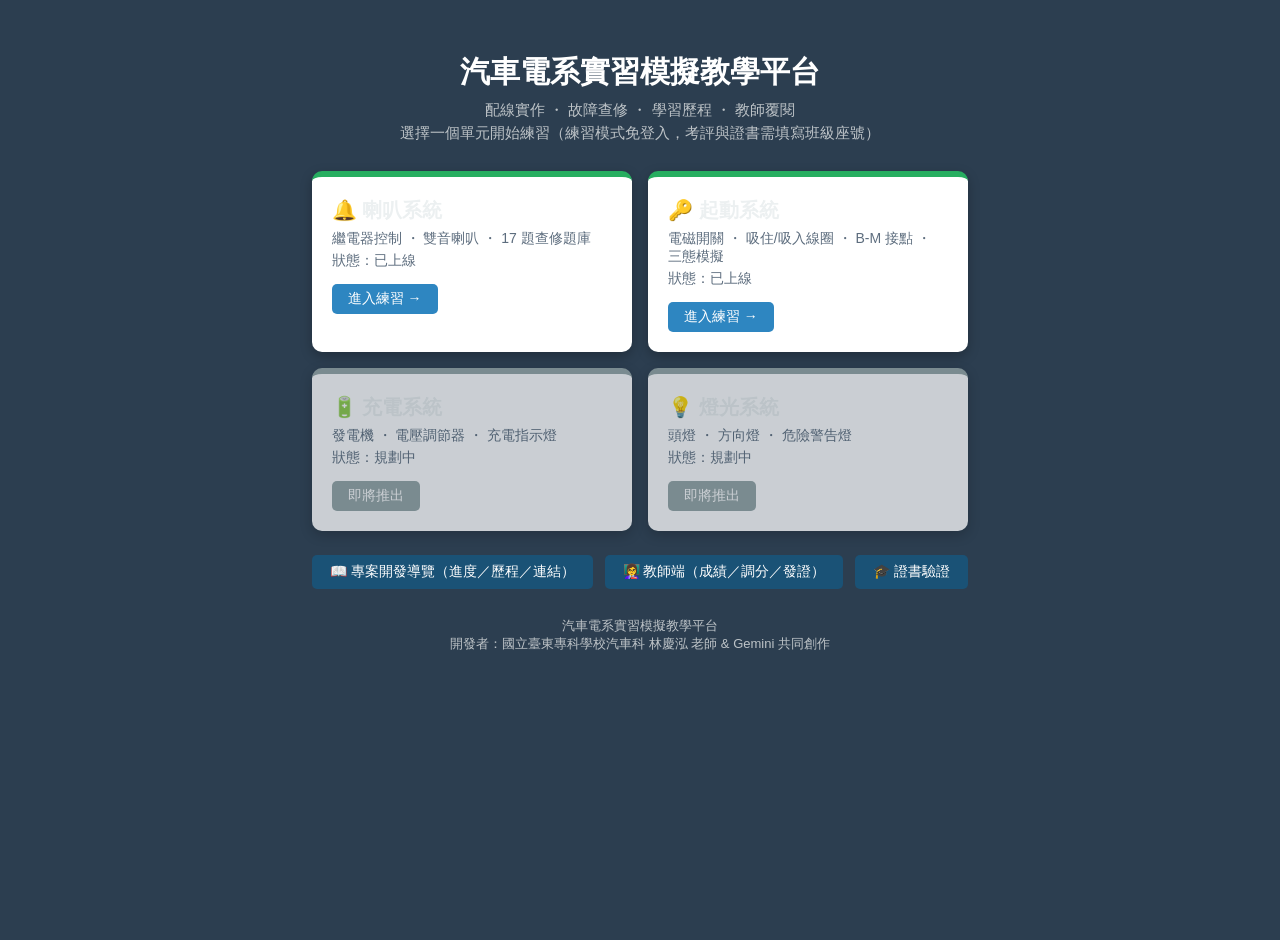
==== commit 0db619f3: "完成起動C軌、面試報告與專案開發導覽" ====
--- a/index.html
+++ b/index.html
@@ -60,6 +60,7 @@
         </div>
     </div>
     <div class="portal-links">
+        <a href="project-guide.html">📖 專案開發導覽（進度／歷程／連結）</a>
         <a href="teacher.html">👩‍🏫 教師端（成績／調分／發證）</a>
         <a href="verify.html">🎓 證書驗證</a>
     </div>
--- a/css/style.css
+++ b/css/style.css
@@ -14,11 +14,11 @@
 #faultClearBtn { width: 100%; margin-top: 12px; padding: 8px; border: none; border-radius: 5px; background: #95a5a6; color: #fff; font-family: "Microsoft JhengHei"; font-size: 14px; cursor: pointer; }
 #faultClearBtn:hover { background: #7f8c8d; }
 
-        body { 
-            font-family: "Microsoft JhengHei", sans-serif; 
-            background-color: #2c3e50; 
-            margin: 0; padding: 20px; 
-            display: flex; flex-direction: column; align-items: center; 
+        body {
+            font-family: "Microsoft JhengHei", sans-serif;
+            background-color: #2c3e50;
+            margin: 0; padding: 20px;
+            display: flex; flex-direction: column; align-items: center;
             min-height: 100vh; /* 改為 min-height 確保內容多時能延伸 */
             user-select: none;
         }
@@ -28,12 +28,12 @@
         .mode-indicator { font-weight: bold; padding: 2px 8px; border-radius: 4px; }
         .mode-practice { background: #3498db; color: white; }
         .mode-exam { background: #e74c3c; color: white; }
-        
+
         .main-layout { display: flex; gap: 20px; background-color: #ecf0f1; padding: 20px; border-radius: 10px; box-shadow: 0 10px 20px rgba(0,0,0,0.3); position: relative; }
         .circuit-area { position: relative; background-color: white; border: 2px solid #bdc3c7; border-radius: 8px; }
         .meter-area { position: relative; width: 300px; height: 600px; background-color: #34495e; border-radius: 8px; border: 2px solid #2c3e50; }
         svg { overflow: visible; }
-        
+
         /* Footer V52 新增樣式 */
         .footer {
             margin-top: 25px;
@@ -54,7 +54,7 @@
         .modal-overlay { position: fixed; top: 0; left: 0; width: 100%; height: 100%; background: rgba(0, 0, 0, 0.85); display: flex; justify-content: center; align-items: center; z-index: 1000; backdrop-filter: blur(5px); }
         .modal-box { background: white; padding: 30px; border-radius: 10px; width: 450px; text-align: center; box-shadow: 0 10px 25px rgba(0,0,0,0.5); }
         .modal-box h2 { color: #2c3e50; margin-top: 0; margin-bottom: 20px; }
-        
+
         .mode-selection-btns { display: flex; flex-direction: column; gap: 15px; }
         .btn-mode { padding: 15px; font-size: 18px; border-radius: 8px; border: none; cursor: pointer; font-weight: bold; color: white; transition: transform 0.1s; }
         .btn-mode:active { transform: scale(0.98); }
@@ -76,14 +76,14 @@
         .radio-item label { cursor: pointer; width: 100%; display: block; }
         .result-success { color: #27ae60; font-size: 24px; font-weight: bold; }
         .result-fail { color: #c0392b; font-size: 24px; font-weight: bold; }
-        
+
         .controls-container { position: absolute; bottom: 15px; right: 15px; display: flex; gap: 10px; z-index: 100; }
         .action-btn { padding: 10px 16px; color: white; border: none; border-radius: 5px; font-family: "Microsoft JhengHei"; font-size: 14px; cursor: pointer; box-shadow: 0 2px 5px rgba(0,0,0,0.2); transition: background-color 0.2s; }
         .btn-fault { background-color: #3498db; } .btn-fault:hover { background-color: #2980b9; }
         .btn-submit { background-color: #27ae60; } .btn-submit:hover { background-color: #219150; }
         .btn-switch { background-color: #8e44ad; } .btn-switch:hover { background-color: #732d91; }
         .btn-guide { background-color: #e67e22; } .btn-guide:hover { background-color: #d35400; }
-        
+
         .clear-btn { position: absolute; bottom: 15px; left: 15px; padding: 8px 16px; background-color: #e74c3c; color: white; border: none; border-radius: 5px; cursor: pointer; box-shadow: 0 2px 5px rgba(0,0,0,0.2); z-index: 100; }
         .del-btn { position: absolute; bottom: 15px; left: 125px; padding: 8px 16px; background-color: #e67e22; color: white; border: none; border-radius: 5px; cursor: pointer; box-shadow: 0 2px 5px rgba(0,0,0,0.2); z-index: 100; font-family: "Microsoft JhengHei"; font-size: 14px; }
         .del-btn:hover { background-color: #d35400; }
@@ -123,14 +123,14 @@
         table.oem-values { width: 100%; border-collapse: collapse; font-size: 13px; }
         table.oem-values th, table.oem-values td { border: 1px solid #bdc3c7; padding: 5px 7px; text-align: left; }
         table.oem-values th { background: #1a5276; color: #fff; }
-        
+
         /* 故障面板 (左側) */
         #faultPanel { position: absolute; top: 20px; left: -250px; width: 230px; background: #2c3e50; color: white; padding: 15px; border-radius: 8px; box-shadow: 0 5px 15px rgba(0, 0, 0, 0.4); transition: left 0.3s; z-index: 200; max-height: 80vh; overflow-y: auto; display: none; }
         #faultPanel.visible { left: 20px; display: block; }
         #faultPanel h3 { margin-top: 0; font-size: 16px; color: #f1c40f; }
         #faultPanel label { display: block; margin-top: 10px; font-size: 14px; }
         #faultPanel select { width: 100%; padding: 5px; margin-top: 3px; border-radius: 4px; }
-        
+
         .result-actions { display: flex; gap: 10px; margin-top: 20px; }
         .btn-upload { background-color: #8e44ad; color: white; flex: 1; border: none; padding: 10px; border-radius: 5px; cursor: pointer; }
         .btn-download { background-color: #2c3e50; color: white; flex: 1; border: none; padding: 10px; border-radius: 5px; cursor: pointer; }
@@ -165,4 +165,19 @@
         .btn-pressed .btn-plunger { transform: translateY(5px); transition: transform 0.1s; }
         #btn-hitbox { cursor: pointer; }
         .meter-body { fill: #f1c40f; stroke: #f39c12; stroke-width: 3; rx: 15; } .meter-face-plate { fill: #222; } .meter-screen { fill: #bdc3c7; stroke: #7f8c8d; stroke-width: 2; } .meter-text { font-family: 'Courier New', monospace; font-weight: bold; fill: #2c3e50; } .scale-tick { fill: #f1c40f; } .scale-label { font-size: 10px; fill: #ecf0f1; text-anchor: middle; font-weight: bold; cursor: pointer; transition: fill 0.2s; } .scale-label:hover { fill: #f39c12; } .scale-group { cursor: pointer; } .meter-knob-body { fill: #111; stroke: #333; stroke-width: 1; } .meter-knob-indicator { fill: #ecf0f1; } .meter-knob-grip { fill: none; stroke: #333; stroke-width: 2; } .meter-jack { fill: #ecf0f1; stroke: #95a5a6; stroke-width: 2; } .meter-jack-inner { fill: #34495e; } .probe-wire { fill: none; stroke-width: 4; stroke-linecap: round; pointer-events: none; } .probe-plug { cursor: grab; transition: transform 0.1s; } .probe-plug:active { cursor: grabbing; } .probe-tip { cursor: grab; transition: transform 0.1s linear; transform-origin: 0 0; } .probe-tip:active { cursor: grabbing; }
-    +
+/* 平板／小螢幕：避免固定寬度配線區被置中裁切。 */
+@media (max-width: 1200px) {
+    body { box-sizing: border-box; padding: 12px; }
+    .main-layout { box-sizing: border-box; flex-direction: column; align-items: center; width: min(100%, 844px); padding: 12px; }
+    .circuit-area { box-sizing: border-box; width: 100%; padding: 10px; display: flex; flex-wrap: wrap; gap: 10px; align-items: center; }
+    #circuitSvg { display: block; flex: 0 0 100%; width: 100%; height: auto; }
+    .controls-container { position: static; flex-wrap: wrap; gap: 8px; }
+    .clear-btn, .del-btn { position: static; }
+    .meter-area { flex: 0 0 auto; }
+    .status-bar { height: auto; min-height: 20px; max-width: 100%; flex-wrap: wrap; justify-content: center; gap: 8px; }
+    .control-bar { box-sizing: border-box; max-width: 100%; }
+    .modal-box { box-sizing: border-box; max-width: calc(100vw - 24px); max-height: calc(100dvh - 24px); overflow: auto; padding: 20px; }
+    #oemFloat { box-sizing: border-box; max-width: calc(100% - 24px); right: 12px; }
+    .t-wrap { box-sizing: border-box; max-width: 100%; overflow-x: auto; }
+}
